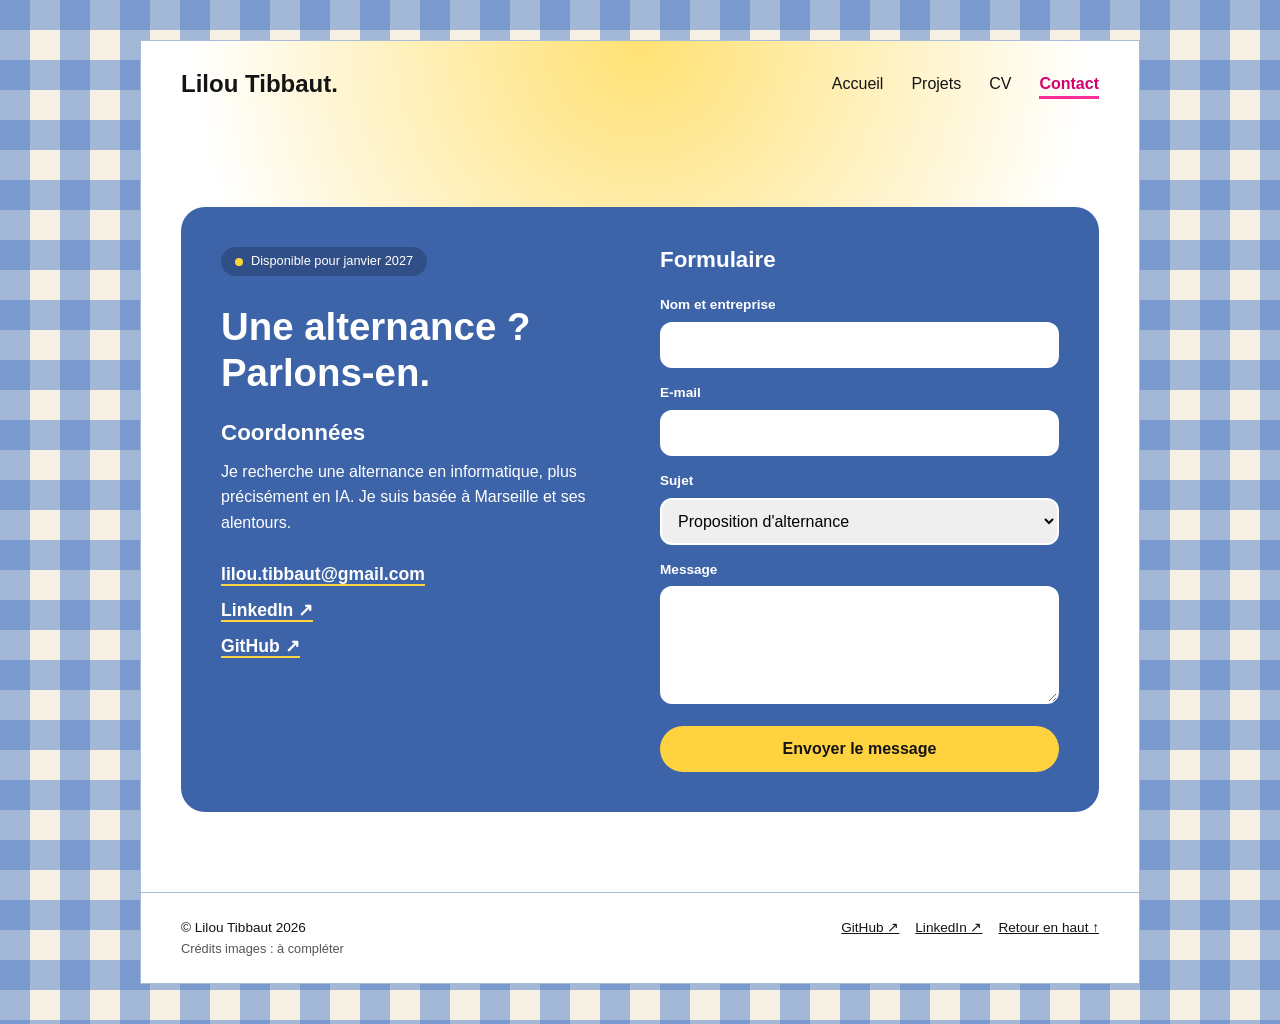
==== contact.html @ e260143b "séparation des pages" ====
<!DOCTYPE html>
<html lang="fr">
<head>
    <meta charset="utf-8">
    <meta name="viewport" content="width=device-width, initial-scale=1.0">
    <title>Contact | Lilou Tibbaut</title>
    <meta name="description" content="Contacter Lilou Tibbaut pour une alternance en IA à partir de janvier 2027, à Marseille et alentours.">
    <link rel="stylesheet" href="assets/style.css">
</head>
<body>
    <a href="#contenu" class="lien-evitement">Aller au contenu</a>
    <div class="page">
        <header class="entete" id="haut">
            <a href="index.html" class="logo">Lilou Tibbaut.</a>
            <nav class="menu" aria-label="Menu principal">
                <ul>
                    <li><a href="index.html">Accueil</a></li>
                    <li><a href="projets.html">Projets</a></li>
                    <li><a href="cv.html">CV</a></li>
                    <li><a href="contact.html" aria-current="page">Contact</a></li>
                </ul>
            </nav>
        </header>

        <main id="contenu">
            <section class="section">
                <div class="contact">
                    <div>
                        <p class="badge"><span class="point"></span> Disponible pour janvier 2027</p>
                        <h1>Une alternance ? Parlons-en.</h1>

                        <h2>Coordonnées</h2>
                        <p>Je recherche une alternance en informatique, plus précisément en IA. Je suis basée à Marseille et ses alentours.</p>
                        <ul class="liens">
                            <li><a href="mailto:lilou.tibbaut@gmail.com">lilou.tibbaut@gmail.com</a></li>
                            <li><a href="https://www.linkedin.com/in/lilou-tibbaut-952040192/" target="_blank" rel="noopener">LinkedIn ↗</a></li>
                            <li><a href="https://github.com/liloutbbt" target="_blank" rel="noopener">GitHub ↗</a></li>
                        </ul>
                    </div>

                    <div>
                        <h2>Formulaire</h2>
                        <form action="mailto:lilou.tibbaut@gmail.com" method="post" enctype="text/plain" class="formulaire">
                            <label for="nom">Nom et entreprise</label>
                            <input type="text" id="nom" name="nom" autocomplete="name" required>
                            <label for="email">E-mail</label>
                            <input type="email" id="email" name="email" autocomplete="email" required>
                            <label for="sujet">Sujet</label>
                            <select id="sujet" name="sujet">
                                <option value="alternance">Proposition d'alternance</option>
                                <option value="question">Question</option>
                                <option value="autre">Autre</option>
                            </select>
                            <label for="message">Message</label>
                            <textarea id="message" name="message" rows="5" required></textarea>
                            <button type="submit" class="bouton bouton-jaune">Envoyer le message</button>
                        </form>
                    </div>
                </div>
            </section>
        </main>

        <footer class="footer">
            <div>
                <p>© Lilou Tibbaut 2026</p>
                <p class="credits">Crédits images : à compléter</p>
            </div>
            <ul class="footer-liens">
                <li><a href="https://github.com/liloutbbt" target="_blank" rel="noopener">GitHub ↗</a></li>
                <li><a href="https://www.linkedin.com/in/lilou-tibbaut-952040192/" target="_blank" rel="noopener">LinkedIn ↗</a></li>
                <li><a href="#haut">Retour en haut ↑</a></li>
            </ul>
        </footer>
    </div>
</body>
</html>
---- assets/style.css ----
* { box-sizing: border-box; }
html { scroll-behavior: smooth; }

body {
  margin: 0;
  padding: 40px 0;
  font-family: Arial, sans-serif;
  color: #141414;
  line-height: 1.6;
  background-color: #f5f0e3;
  background-image:
    linear-gradient(90deg, rgba(80, 125, 200, 0.5) 50%, transparent 50%),
    linear-gradient(rgba(80, 125, 200, 0.5) 50%, transparent 50%);
  background-size: 60px 60px;
}

h1 { font-size: 3rem; margin: 0 0 24px; line-height: 1.2; }
h2 { font-size: 2rem; margin: 0 0 24px; line-height: 1.2; }
h3 { font-size: 1.1rem; margin: 0 0 12px; }
p { margin: 0 0 12px; }

/* Focus visible pour la navigation au clavier */
a:focus-visible, button:focus-visible, .flip:focus-visible {
  outline: 3px solid #d4006f;
  outline-offset: 3px;
}

/* Lien "Aller au contenu", visible uniquement au clavier */
.lien-evitement { position: absolute; left: -9999px; top: 16px; padding: 8px 16px; background-color: white; color: #141414; font-weight: bold; z-index: 10; }
.lien-evitement:focus { left: 16px; }

.page {
  border: 1px solid #a9bddb;
  background-color: white;
  background-image: radial-gradient(circle 450px at 50% 0%, rgba(255, 200, 0, 0.55), transparent);
}

.section { padding: 80px 40px; }
.intro { padding-bottom: 48px; }
.centre { text-align: center; margin-top: 40px; }

.separateur {
  display: flex;
  justify-content: center;
  align-items: center;
  gap: 10px;
  height: 44px;
  overflow: hidden;
  background-image: linear-gradient(#a9bddb, #a9bddb);
  background-size: 100% 1px;
  background-position: center;
  background-repeat: no-repeat;
}
.etoile { width: 40px; flex-shrink: 0; animation: tourne linear; animation-timeline: scroll(root); }
.etoile:nth-child(even) { animation-direction: reverse; }

/* En-tête et menu */
.entete { display: flex; justify-content: space-between; align-items: center; padding: 24px 40px; }
.logo { font-size: 1.5rem; font-weight: bold; color: #141414; text-decoration: none; }

.menu ul { display: flex; gap: 28px; list-style: none; margin: 0; padding: 0; }
.menu a { padding-bottom: 4px; color: #141414; text-decoration: none; border-bottom: 3px solid transparent; transition: color 0.3s, border-color 0.3s; }
.menu a:hover { color: #d4006f; }
.menu a[aria-current="page"] { font-weight: bold; color: #d4006f; border-bottom-color: #ff2d95; }

/* Accueil */
.accueil { display: flex; align-items: center; gap: 48px; }
.photo { width: 280px; border-radius: 24px; box-shadow: 14px 14px 0 #ff2d95; transition: transform 0.3s; }
.photo:hover { transform: rotate(-2deg); }

/* Boutons */
.boutons { display: flex; justify-content: center; gap: 12px; margin-top: 28px; }
.bouton { display: inline-block; padding: 12px 24px; border: 2px solid transparent; border-radius: 30px; font-size: 1rem; font-weight: bold; text-decoration: none; cursor: pointer; transition: background-color 0.3s, color 0.3s; }
.bouton-jaune { background-color: #ffd23f; color: #141414; }
.bouton-jaune:hover { background-color: #e6b800; }
.bouton-rose { background-color: #d4006f; color: white; }
.bouton-rose:hover { background-color: #a8005a; }
.bouton-contour { border-color: #141414; background-color: transparent; color: #141414; }
.bouton-contour:hover { background-color: #141414; color: white; }

/* Grilles et cartes */
.grille { display: grid; grid-template-columns: repeat(3, 1fr); gap: 20px; }
.grille-2 { grid-template-columns: repeat(2, 1fr); }
.grille-4 { grid-template-columns: repeat(4, 1fr); }

.carte { padding: 24px; border: 1px solid #a9bddb; border-radius: 20px; background-color: white; transition: transform 0.3s, box-shadow 0.3s; }
.carte:hover { transform: translateY(-6px); box-shadow: 8px 8px 0 #ff2d95; }

.tags { display: flex; flex-wrap: wrap; gap: 6px; list-style: none; margin: 0 0 12px; padding: 0; }
.tags li { padding: 3px 12px; border-radius: 30px; background-color: #ffd23f; color: #141414; font-size: 0.8rem; font-weight: bold; }

.appris { font-size: 0.95rem; }
.carte-liens { display: flex; flex-wrap: wrap; gap: 16px; list-style: none; margin: 12px 0 0; padding: 0; }
.lien { color: #d4006f; font-weight: bold; }
.lien:hover { color: #a8005a; }

/* Bloc Epitech */
.epitech { padding: 28px 32px; margin-bottom: 40px; border-radius: 24px; background-color: #3d63a8; color: white; }
.epitech h3 { font-size: 2.8rem; margin: 6px 0; }

.badge { display: inline-flex; align-items: center; gap: 8px; padding: 4px 14px; border-radius: 30px; background-color: rgba(0, 0, 0, 0.2); font-size: 0.8rem; }
.point { width: 8px; height: 8px; border-radius: 50%; background-color: #ffd23f; animation: pulsation 1.8s infinite; }

/* Listes formations / expériences */
.colonnes { display: grid; grid-template-columns: 1fr 1fr; gap: 40px; }
.liste { list-style: none; margin: 0; padding: 0; }
.liste li { display: flex; flex-direction: column; padding-left: 16px; margin-bottom: 20px; border-left: 3px solid #ff2d95; }
.date { color: #d4006f; font-size: 0.8rem; font-weight: bold; }

/* Cartes qui se retournent */
.flip { height: 200px; perspective: 1000px; cursor: pointer; }
.flip-interieur { position: relative; height: 100%; transition: transform 0.7s; transform-style: preserve-3d; }
.flip:hover .flip-interieur,
.flip:focus .flip-interieur { transform: rotateY(180deg); }

.face { position: absolute; width: 100%; height: 100%; padding: 20px; border-radius: 20px; display: flex; flex-direction: column; align-items: center; justify-content: center; text-align: center; backface-visibility: hidden; }
.face-avant { justify-content: flex-end; padding: 0; overflow: hidden; border: 1px solid #a9bddb; }
.face-avant img { position: absolute; width: 100%; height: 100%; object-fit: cover; }
.face-avant h3 { position: relative; margin-bottom: 14px; padding: 6px 16px; border-radius: 30px; background-color: white; }
.face-arriere { background-color: #d4006f; color: white; transform: rotateY(180deg); }

/* Contact */
.contact { display: grid; grid-template-columns: 1fr 1fr; gap: 40px; padding: 40px; border-radius: 24px; background-color: #3d63a8; color: white; }
.contact h1 { margin-top: 16px; font-size: 2.4rem; }
.contact h2 { font-size: 1.4rem; margin-bottom: 12px; }
.contact a:focus-visible, .contact button:focus-visible { outline-color: #ffd23f; }

.liens { list-style: none; margin: 24px 0 0; padding: 0; }
.liens li { margin-bottom: 8px; }
.liens a { color: white; font-size: 1.1rem; font-weight: bold; text-decoration: none; border-bottom: 2px solid #ffd23f; transition: color 0.3s; }
.liens a:hover { color: #ffd23f; }

.formulaire { display: flex; flex-direction: column; gap: 6px; }
label { margin-top: 8px; font-size: 0.85rem; font-weight: bold; }
input, select, textarea { padding: 12px; border: 2px solid white; border-radius: 12px; font-family: inherit; font-size: 1rem; transition: border-color 0.3s; }
input:focus, select:focus, textarea:focus { outline: none; border-color: #ffd23f; }
input:valid, textarea:valid { border-color: #22c55e; }
button { margin-top: 16px; }

/* Pied de page */
.footer { display: flex; justify-content: space-between; align-items: flex-start; gap: 24px; padding: 24px 40px; border-top: 1px solid #a9bddb; font-size: 0.85rem; }
.footer p { margin: 0; }
.credits { color: #555; font-size: 0.8rem; }
.footer-liens { display: flex; flex-wrap: wrap; gap: 16px; list-style: none; margin: 0; padding: 0; }
.footer a { color: #141414; transition: color 0.3s; }
.footer a:hover { color: #d4006f; }

@keyframes pulsation {
  0% { box-shadow: 0 0 0 0 rgba(255, 210, 63, 0.7); }
  100% { box-shadow: 0 0 0 8px rgba(255, 210, 63, 0); }
}
@keyframes tourne {
  to { transform: rotate(3600deg); }
}

@media (max-width: 767px) {
  body { padding: 20px 12px; }
  .entete { flex-direction: column; gap: 12px; padding: 20px; }
  .menu ul { gap: 16px; }
  .section { padding: 48px 20px; }
  h1, .contact h1 { font-size: 2rem; }
  h2 { font-size: 1.6rem; }
  .accueil { flex-direction: column-reverse; }
  .photo { width: 200px; }
  .boutons { flex-direction: column; text-align: center; }
  .grille, .grille-2, .grille-4, .colonnes, .contact { grid-template-columns: 1fr; }
  .contact { padding: 28px 20px; }
  .epitech h3 { font-size: 2rem; }
  .footer { flex-direction: column; gap: 12px; padding: 20px; }
}

@media (min-width: 768px) and (max-width: 1023px) {
  body { padding: 32px 24px; }
  h1 { font-size: 2.5rem; }
  .photo { width: 220px; }
  .grille, .grille-4 { grid-template-columns: repeat(2, 1fr); }
}

@media (min-width: 1024px) {
  .page { max-width: 1000px; margin: 0 auto; }
}

@media (prefers-reduced-motion: reduce) {
  html { scroll-behavior: auto; }
  .etoile, .point { animation: none; }
  .carte, .photo, .flip-interieur { transition: none; }
}
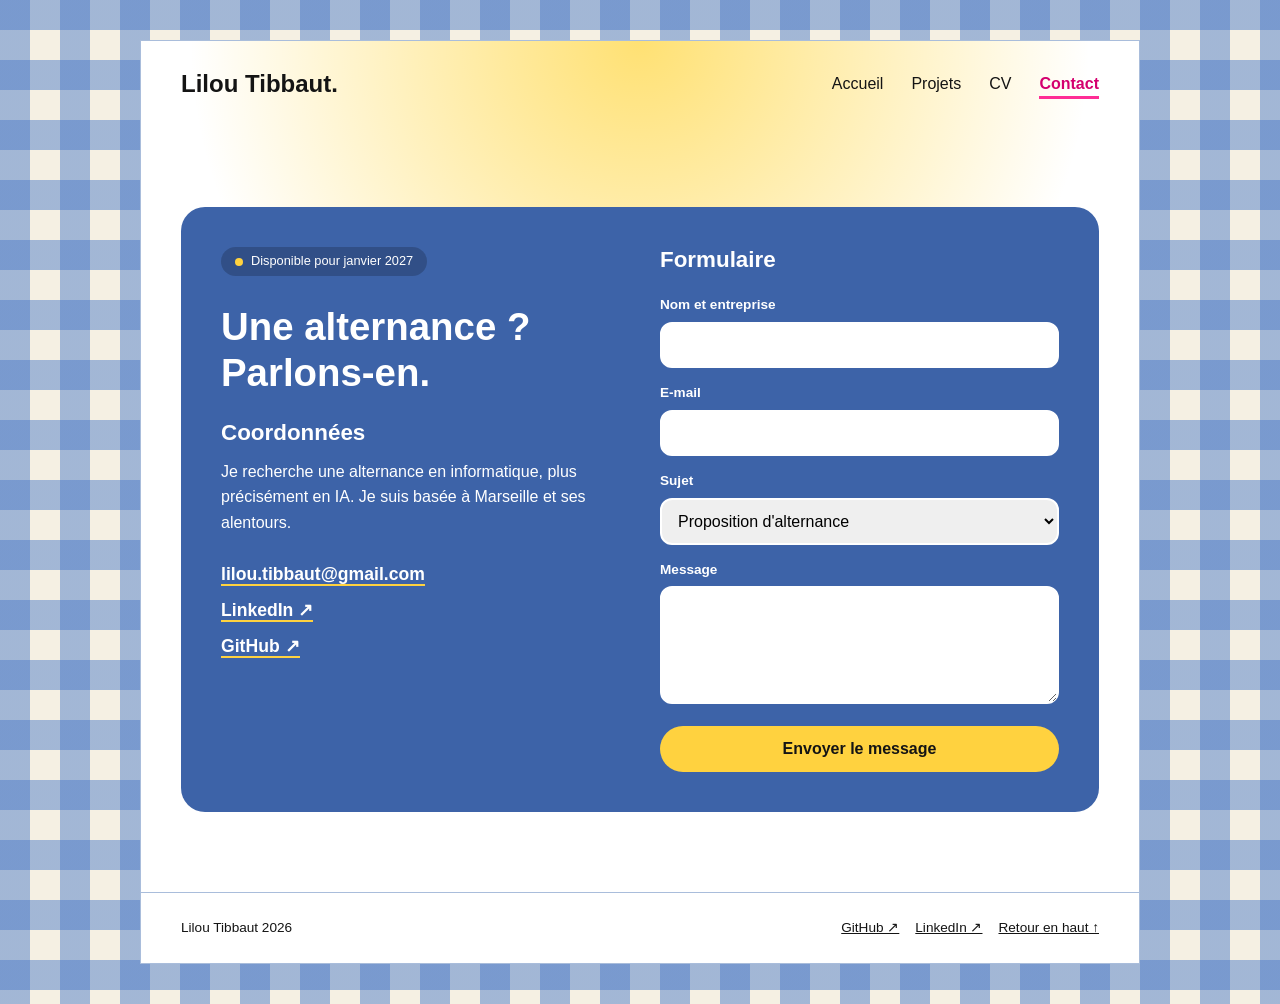
==== commit 1d998bac: "ajout javasript" ====
--- a/contact.html
+++ b/contact.html
@@ -4,25 +4,15 @@
     <meta charset="utf-8">
     <meta name="viewport" content="width=device-width, initial-scale=1.0">
     <title>Contact | Lilou Tibbaut</title>
-    <meta name="description" content="Contacter Lilou Tibbaut pour une alternance en IA à partir de janvier 2027, à Marseille et alentours.">
+    <meta name="description" content="Contacter Lilou Tibbaut pour une alternance en informatique à partir de janvier 2027, à Marseille et alentours.">
     <link rel="stylesheet" href="assets/style.css">
+    <script src="assets/script.js" defer></script>
 </head>
 <body>
-    <a href="#contenu" class="lien-evitement">Aller au contenu</a>
     <div class="page">
-        <header class="entete" id="haut">
-            <a href="index.html" class="logo">Lilou Tibbaut.</a>
-            <nav class="menu" aria-label="Menu principal">
-                <ul>
-                    <li><a href="index.html">Accueil</a></li>
-                    <li><a href="projets.html">Projets</a></li>
-                    <li><a href="cv.html">CV</a></li>
-                    <li><a href="contact.html" aria-current="page">Contact</a></li>
-                </ul>
-            </nav>
-        </header>
+        <header class="entete" id="haut"></header>
 
-        <main id="contenu">
+        <main>
             <section class="section">
                 <div class="contact">
                     <div>
@@ -60,17 +50,7 @@
             </section>
         </main>
 
-        <footer class="footer">
-            <div>
-                <p>© Lilou Tibbaut 2026</p>
-                <p class="credits">Crédits images : à compléter</p>
-            </div>
-            <ul class="footer-liens">
-                <li><a href="https://github.com/liloutbbt" target="_blank" rel="noopener">GitHub ↗</a></li>
-                <li><a href="https://www.linkedin.com/in/lilou-tibbaut-952040192/" target="_blank" rel="noopener">LinkedIn ↗</a></li>
-                <li><a href="#haut">Retour en haut ↑</a></li>
-            </ul>
-        </footer>
+        <footer class="footer"></footer>
     </div>
 </body>
 </html>
--- a/assets/style.css
+++ b/assets/style.css
@@ -19,15 +19,10 @@
 h3 { font-size: 1.1rem; margin: 0 0 12px; }
 p { margin: 0 0 12px; }
 
-/* Focus visible pour la navigation au clavier */
 a:focus-visible, button:focus-visible, .flip:focus-visible {
   outline: 3px solid #d4006f;
   outline-offset: 3px;
 }
-
-/* Lien "Aller au contenu", visible uniquement au clavier */
-.lien-evitement { position: absolute; left: -9999px; top: 16px; padding: 8px 16px; background-color: white; color: #141414; font-weight: bold; z-index: 10; }
-.lien-evitement:focus { left: 16px; }
 
 .page {
   border: 1px solid #a9bddb;
@@ -54,7 +49,6 @@
 .etoile { width: 40px; flex-shrink: 0; animation: tourne linear; animation-timeline: scroll(root); }
 .etoile:nth-child(even) { animation-direction: reverse; }
 
-/* En-tête et menu */
 .entete { display: flex; justify-content: space-between; align-items: center; padding: 24px 40px; }
 .logo { font-size: 1.5rem; font-weight: bold; color: #141414; text-decoration: none; }
 
@@ -63,12 +57,10 @@
 .menu a:hover { color: #d4006f; }
 .menu a[aria-current="page"] { font-weight: bold; color: #d4006f; border-bottom-color: #ff2d95; }
 
-/* Accueil */
 .accueil { display: flex; align-items: center; gap: 48px; }
 .photo { width: 280px; border-radius: 24px; box-shadow: 14px 14px 0 #ff2d95; transition: transform 0.3s; }
 .photo:hover { transform: rotate(-2deg); }
 
-/* Boutons */
 .boutons { display: flex; justify-content: center; gap: 12px; margin-top: 28px; }
 .bouton { display: inline-block; padding: 12px 24px; border: 2px solid transparent; border-radius: 30px; font-size: 1rem; font-weight: bold; text-decoration: none; cursor: pointer; transition: background-color 0.3s, color 0.3s; }
 .bouton-jaune { background-color: #ffd23f; color: #141414; }
@@ -78,7 +70,6 @@
 .bouton-contour { border-color: #141414; background-color: transparent; color: #141414; }
 .bouton-contour:hover { background-color: #141414; color: white; }
 
-/* Grilles et cartes */
 .grille { display: grid; grid-template-columns: repeat(3, 1fr); gap: 20px; }
 .grille-2 { grid-template-columns: repeat(2, 1fr); }
 .grille-4 { grid-template-columns: repeat(4, 1fr); }
@@ -94,20 +85,17 @@
 .lien { color: #d4006f; font-weight: bold; }
 .lien:hover { color: #a8005a; }
 
-/* Bloc Epitech */
 .epitech { padding: 28px 32px; margin-bottom: 40px; border-radius: 24px; background-color: #3d63a8; color: white; }
 .epitech h3 { font-size: 2.8rem; margin: 6px 0; }
 
 .badge { display: inline-flex; align-items: center; gap: 8px; padding: 4px 14px; border-radius: 30px; background-color: rgba(0, 0, 0, 0.2); font-size: 0.8rem; }
 .point { width: 8px; height: 8px; border-radius: 50%; background-color: #ffd23f; animation: pulsation 1.8s infinite; }
 
-/* Listes formations / expériences */
 .colonnes { display: grid; grid-template-columns: 1fr 1fr; gap: 40px; }
 .liste { list-style: none; margin: 0; padding: 0; }
 .liste li { display: flex; flex-direction: column; padding-left: 16px; margin-bottom: 20px; border-left: 3px solid #ff2d95; }
 .date { color: #d4006f; font-size: 0.8rem; font-weight: bold; }
 
-/* Cartes qui se retournent */
 .flip { height: 200px; perspective: 1000px; cursor: pointer; }
 .flip-interieur { position: relative; height: 100%; transition: transform 0.7s; transform-style: preserve-3d; }
 .flip:hover .flip-interieur,
@@ -119,7 +107,6 @@
 .face-avant h3 { position: relative; margin-bottom: 14px; padding: 6px 16px; border-radius: 30px; background-color: white; }
 .face-arriere { background-color: #d4006f; color: white; transform: rotateY(180deg); }
 
-/* Contact */
 .contact { display: grid; grid-template-columns: 1fr 1fr; gap: 40px; padding: 40px; border-radius: 24px; background-color: #3d63a8; color: white; }
 .contact h1 { margin-top: 16px; font-size: 2.4rem; }
 .contact h2 { font-size: 1.4rem; margin-bottom: 12px; }
@@ -137,7 +124,6 @@
 input:valid, textarea:valid { border-color: #22c55e; }
 button { margin-top: 16px; }
 
-/* Pied de page */
 .footer { display: flex; justify-content: space-between; align-items: flex-start; gap: 24px; padding: 24px 40px; border-top: 1px solid #a9bddb; font-size: 0.85rem; }
 .footer p { margin: 0; }
 .credits { color: #555; font-size: 0.8rem; }
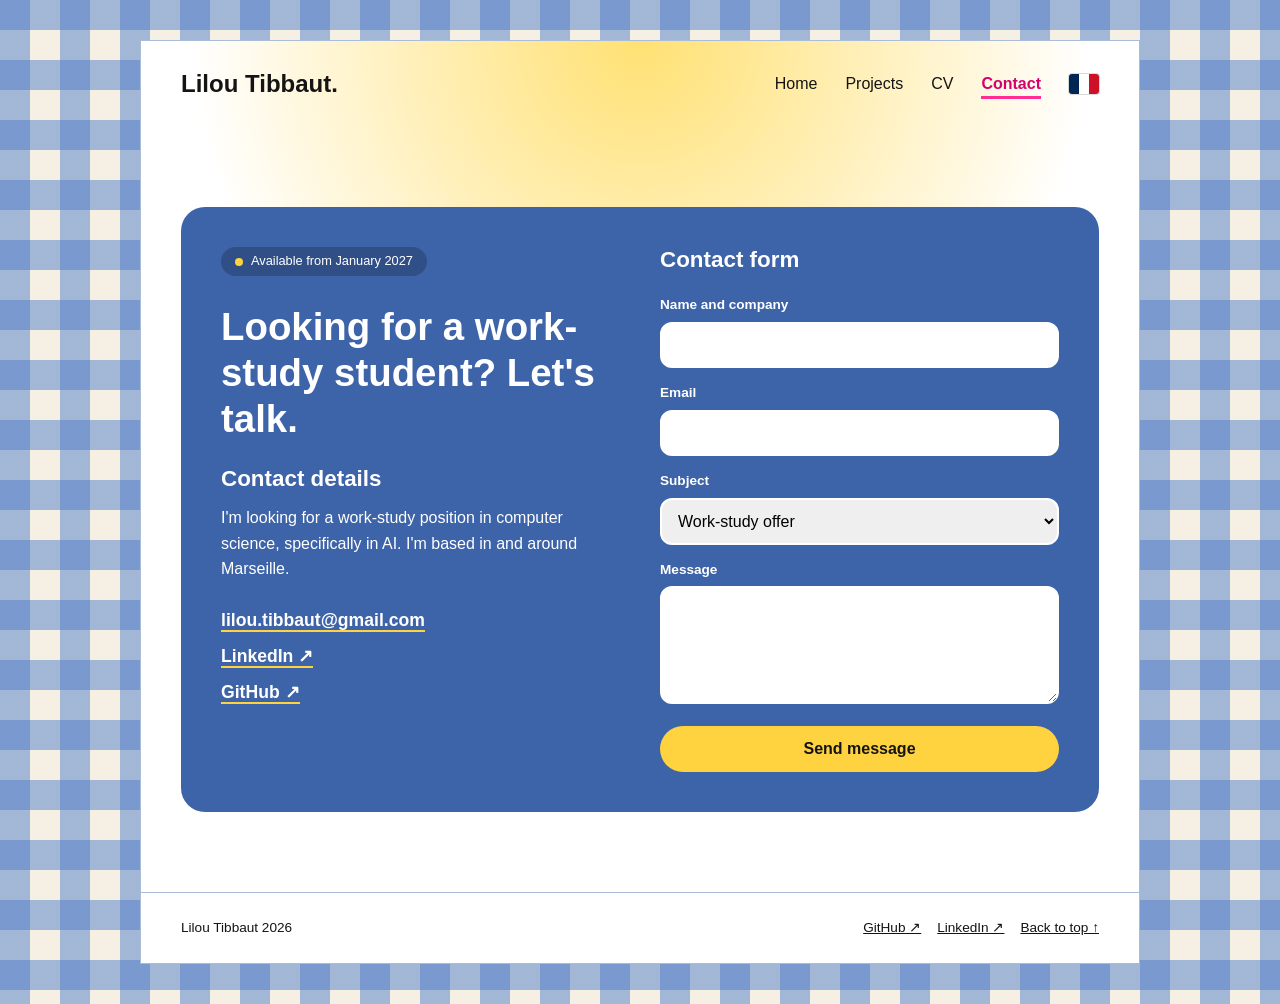
==== commit 21be4ba3: "anglais" ====
--- a/contact.html
+++ b/contact.html
@@ -3,9 +3,10 @@
 <head>
     <meta charset="utf-8">
     <meta name="viewport" content="width=device-width, initial-scale=1.0">
-    <title>Contact | Lilou Tibbaut</title>
-    <meta name="description" content="Contacter Lilou Tibbaut pour une alternance en informatique à partir de janvier 2027, à Marseille et alentours.">
+    <title data-i18n="contact.title">Contact | Lilou Tibbaut</title>
+    <meta name="description" content="Contacter Lilou Tibbaut pour une alternance en informatique à partir de janvier 2027, à Marseille et alentours." data-i18n-content="contact.description">
     <link rel="stylesheet" href="assets/style.css">
+    <script src="assets/traductions.js" defer></script>
     <script src="assets/script.js" defer></script>
 </head>
 <body>
@@ -16,11 +17,11 @@
             <section class="section">
                 <div class="contact">
                     <div>
-                        <p class="badge"><span class="point"></span> Disponible pour janvier 2027</p>
-                        <h1>Une alternance ? Parlons-en.</h1>
+                        <p class="badge"><span class="point"></span> <span data-i18n="contact.dispo">Disponible pour janvier 2027</span></p>
+                        <h1 data-i18n="contact.titre">Une alternance ? Parlons-en.</h1>
 
-                        <h2>Coordonnées</h2>
-                        <p>Je recherche une alternance en informatique, plus précisément en IA. Je suis basée à Marseille et ses alentours.</p>
+                        <h2 data-i18n="contact.coordonnees">Coordonnées</h2>
+                        <p data-i18n="contact.texte">Je recherche une alternance en informatique, plus précisément en IA. Je suis basée à Marseille et ses alentours.</p>
                         <ul class="liens">
                             <li><a href="mailto:lilou.tibbaut@gmail.com">lilou.tibbaut@gmail.com</a></li>
                             <li><a href="https://www.linkedin.com/in/lilou-tibbaut-952040192/" target="_blank" rel="noopener">LinkedIn ↗</a></li>
@@ -29,21 +30,21 @@
                     </div>
 
                     <div>
-                        <h2>Formulaire</h2>
+                        <h2 data-i18n="contact.formulaire">Formulaire</h2>
                         <form action="mailto:lilou.tibbaut@gmail.com" method="post" enctype="text/plain" class="formulaire">
-                            <label for="nom">Nom et entreprise</label>
+                            <label for="nom" data-i18n="contact.nom">Nom et entreprise</label>
                             <input type="text" id="nom" name="nom" autocomplete="name" required>
-                            <label for="email">E-mail</label>
+                            <label for="email" data-i18n="contact.email">E-mail</label>
                             <input type="email" id="email" name="email" autocomplete="email" required>
-                            <label for="sujet">Sujet</label>
+                            <label for="sujet" data-i18n="contact.sujet">Sujet</label>
                             <select id="sujet" name="sujet">
-                                <option value="alternance">Proposition d'alternance</option>
+                                <option value="alternance" data-i18n="contact.alternance">Proposition d'alternance</option>
                                 <option value="question">Question</option>
-                                <option value="autre">Autre</option>
+                                <option value="autre" data-i18n="contact.autre">Autre</option>
                             </select>
                             <label for="message">Message</label>
                             <textarea id="message" name="message" rows="5" required></textarea>
-                            <button type="submit" class="bouton bouton-jaune">Envoyer le message</button>
+                            <button type="submit" class="bouton bouton-jaune" data-i18n="contact.envoyer">Envoyer le message</button>
                         </form>
                     </div>
                 </div>
--- a/assets/style.css
+++ b/assets/style.css
@@ -52,10 +52,13 @@
 .entete { display: flex; justify-content: space-between; align-items: center; padding: 24px 40px; }
 .logo { font-size: 1.5rem; font-weight: bold; color: #141414; text-decoration: none; }
 
-.menu ul { display: flex; gap: 28px; list-style: none; margin: 0; padding: 0; }
+.menu ul { display: flex; align-items: center; gap: 28px; list-style: none; margin: 0; padding: 0; }
 .menu a { padding-bottom: 4px; color: #141414; text-decoration: none; border-bottom: 3px solid transparent; transition: color 0.3s, border-color 0.3s; }
 .menu a:hover { color: #d4006f; }
 .menu a[aria-current="page"] { font-weight: bold; color: #d4006f; border-bottom-color: #ff2d95; }
+.menu .langue { display: inline-flex; align-items: center; margin: 0; padding: 7px 0 0; border: none; border-radius: 3px; background: none; cursor: pointer; }
+.menu .langue svg { display: block; border-radius: 3px; box-shadow: 0 0 0 1px rgba(0,0,0,0.15); transition: transform 0.3s; }
+.menu .langue:hover svg, .menu .langue:focus-visible svg { transform: scale(1.1); }
 
 .accueil { display: flex; align-items: center; gap: 48px; }
 .photo { width: 280px; border-radius: 24px; box-shadow: 14px 14px 0 #ff2d95; transition: transform 0.3s; }
@@ -74,8 +77,13 @@
 .grille-2 { grid-template-columns: repeat(2, 1fr); }
 .grille-4 { grid-template-columns: repeat(4, 1fr); }
 
-.carte { padding: 24px; border: 1px solid #a9bddb; border-radius: 20px; background-color: white; transition: transform 0.3s, box-shadow 0.3s; }
-.carte:hover { transform: translateY(-6px); box-shadow: 8px 8px 0 #ff2d95; }
+.carte { padding: 24px; border: 1px solid #a9bddb; border-radius: 20px; background-color: white; }
+
+.carte--cliquable { position: relative; transition: transform 0.3s, box-shadow 0.3s; }
+.carte--cliquable:hover,
+.carte--cliquable:focus-within { transform: translateY(-6px); box-shadow: 8px 8px 0 #ff2d95; }
+.lien-principal::after { content: ""; position: absolute; inset: 0; border-radius: inherit; }
+.carte--cliquable .carte-liens a:not(.lien-principal) { position: relative; z-index: 1; }
 
 .tags { display: flex; flex-wrap: wrap; gap: 6px; list-style: none; margin: 0 0 12px; padding: 0; }
 .tags li { padding: 3px 12px; border-radius: 30px; background-color: #ffd23f; color: #141414; font-size: 0.8rem; font-weight: bold; }
@@ -136,7 +144,7 @@
   100% { box-shadow: 0 0 0 8px rgba(255, 210, 63, 0); }
 }
 @keyframes tourne {
-  to { transform: rotate(3600deg); }
+  to { transform: rotate(2000deg); }
 }
 
 @media (max-width: 767px) {
@@ -164,10 +172,4 @@
 
 @media (min-width: 1024px) {
   .page { max-width: 1000px; margin: 0 auto; }
-}
-
-@media (prefers-reduced-motion: reduce) {
-  html { scroll-behavior: auto; }
-  .etoile, .point { animation: none; }
-  .carte, .photo, .flip-interieur { transition: none; }
 }
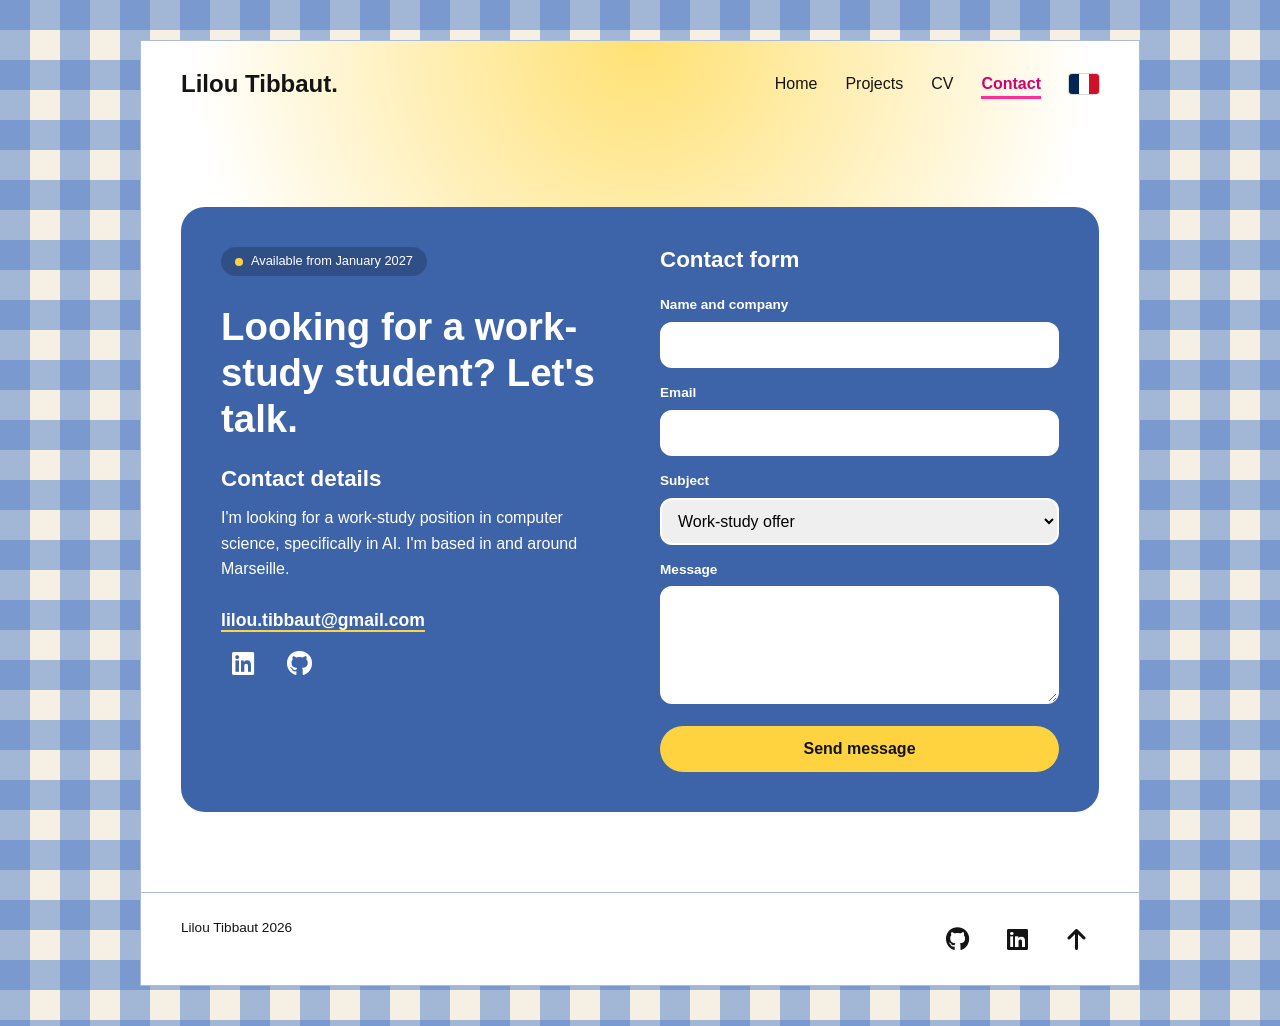
==== commit 147b5c5e: "ajout des logos" ====
--- a/contact.html
+++ b/contact.html
@@ -5,6 +5,7 @@
     <meta name="viewport" content="width=device-width, initial-scale=1.0">
     <title data-i18n="contact.title">Contact | Lilou Tibbaut</title>
     <meta name="description" content="Contacter Lilou Tibbaut pour une alternance en informatique à partir de janvier 2027, à Marseille et alentours." data-i18n-content="contact.description">
+    <link rel="stylesheet" href="https://cdnjs.cloudflare.com/ajax/libs/font-awesome/6.5.2/css/all.min.css">
     <link rel="stylesheet" href="assets/style.css">
     <script src="assets/traductions.js" defer></script>
     <script src="assets/script.js" defer></script>
@@ -22,10 +23,18 @@
 
                         <h2 data-i18n="contact.coordonnees">Coordonnées</h2>
                         <p data-i18n="contact.texte">Je recherche une alternance en informatique, plus précisément en IA. Je suis basée à Marseille et ses alentours.</p>
+                        <p class="email"><a href="mailto:lilou.tibbaut@gmail.com">lilou.tibbaut@gmail.com</a></p>
                         <ul class="liens">
-                            <li><a href="mailto:lilou.tibbaut@gmail.com">lilou.tibbaut@gmail.com</a></li>
-                            <li><a href="https://www.linkedin.com/in/lilou-tibbaut-952040192/" target="_blank" rel="noopener">LinkedIn ↗</a></li>
-                            <li><a href="https://github.com/liloutbbt" target="_blank" rel="noopener">GitHub ↗</a></li>
+                            <li>
+                                <a href="https://www.linkedin.com/in/lilou-tibbaut-952040192/" target="_blank" rel="noopener" aria-label="Mon profil LinkedIn" title="LinkedIn" data-i18n-aria="contact.linkedinAria">
+                                    <i class="fa-brands fa-linkedin" aria-hidden="true"></i>
+                                </a>
+                            </li>
+                            <li>
+                                <a href="https://github.com/liloutbbt" target="_blank" rel="noopener" aria-label="Mon profil GitHub" title="GitHub" data-i18n-aria="contact.githubAria">
+                                    <i class="fa-brands fa-github" aria-hidden="true"></i>
+                                </a>
+                            </li>
                         </ul>
                     </div>
 
--- a/assets/style.css
+++ b/assets/style.css
@@ -120,9 +120,12 @@
 .contact h2 { font-size: 1.4rem; margin-bottom: 12px; }
 .contact a:focus-visible, .contact button:focus-visible { outline-color: #ffd23f; }
 
-.liens { list-style: none; margin: 24px 0 0; padding: 0; }
-.liens li { margin-bottom: 8px; }
-.liens a { color: white; font-size: 1.1rem; font-weight: bold; text-decoration: none; border-bottom: 2px solid #ffd23f; transition: color 0.3s; }
+.email { margin: 24px 0 8px; }
+.email a { color: white; font-size: 1.1rem; font-weight: bold; text-decoration: none; border-bottom: 2px solid #ffd23f; transition: color 0.3s; }
+.email a:hover { color: #ffd23f; }
+
+.liens { display: flex; gap: 12px; list-style: none; margin: 0; padding: 0; }
+.liens a { display: inline-flex; align-items: center; justify-content: center; width: 44px; height: 44px; color: white; font-size: 1.6rem; text-decoration: none; transition: color 0.3s; }
 .liens a:hover { color: #ffd23f; }
 
 .formulaire { display: flex; flex-direction: column; gap: 6px; }
@@ -138,6 +141,8 @@
 .footer-liens { display: flex; flex-wrap: wrap; gap: 16px; list-style: none; margin: 0; padding: 0; }
 .footer a { color: #141414; transition: color 0.3s; }
 .footer a:hover { color: #d4006f; }
+.footer-liens { align-items: center; }
+.footer .reseau { display: inline-flex; align-items: center; justify-content: center; width: 44px; height: 44px; font-size: 1.5rem; text-decoration: none; }
 
 @keyframes pulsation {
   0% { box-shadow: 0 0 0 0 rgba(255, 210, 63, 0.7); }
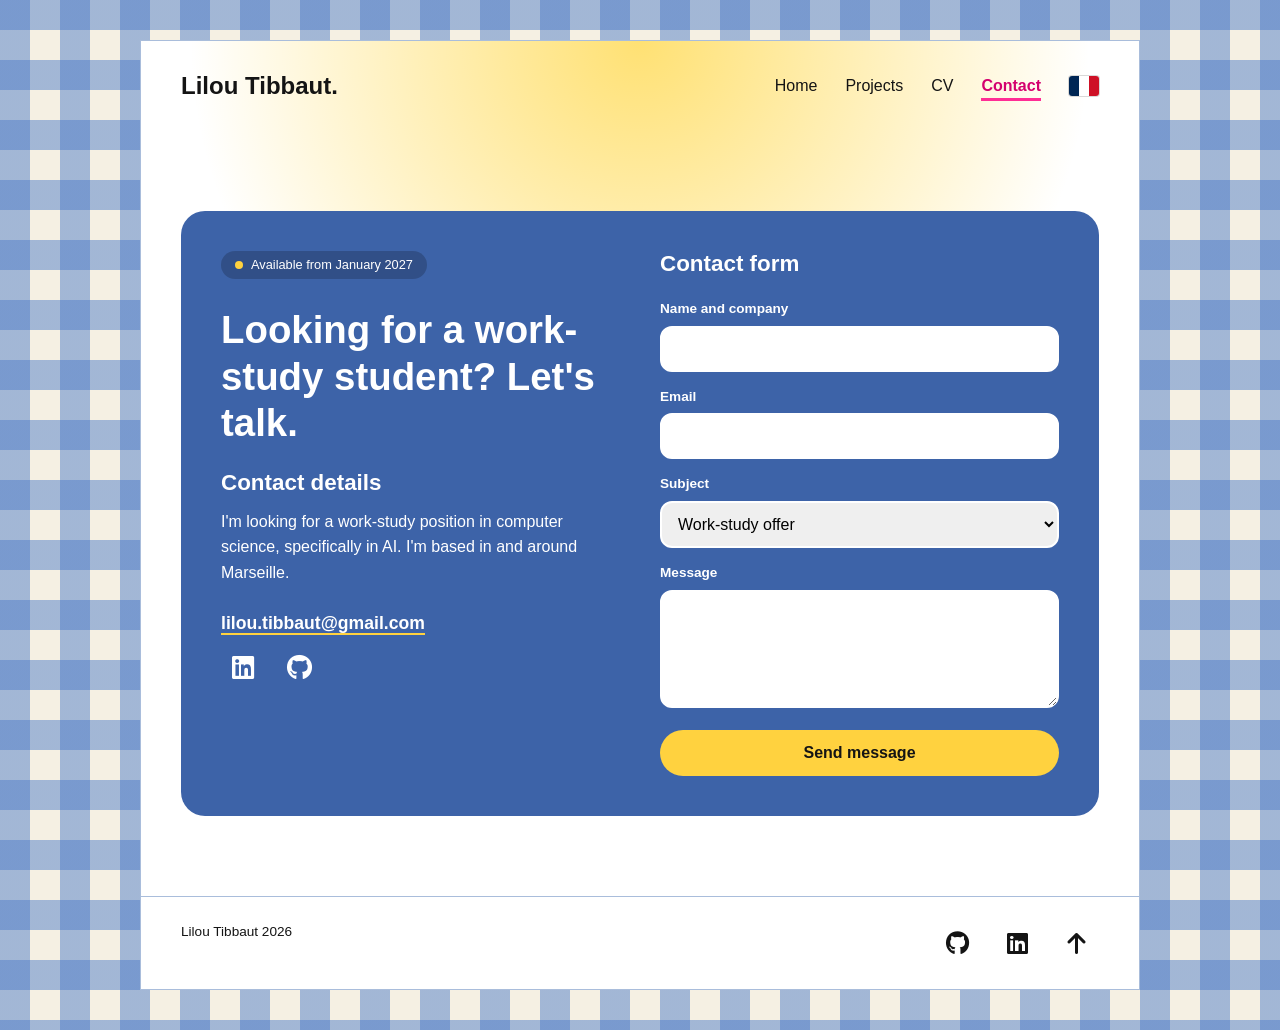
==== commit 801f8e3d: "correction Lighthouse" ====
--- a/contact.html
+++ b/contact.html
@@ -5,8 +5,8 @@
     <meta name="viewport" content="width=device-width, initial-scale=1.0">
     <title data-i18n="contact.title">Contact | Lilou Tibbaut</title>
     <meta name="description" content="Contacter Lilou Tibbaut pour une alternance en informatique à partir de janvier 2027, à Marseille et alentours." data-i18n-content="contact.description">
-    <link rel="stylesheet" href="https://cdnjs.cloudflare.com/ajax/libs/font-awesome/6.5.2/css/all.min.css">
-    <link rel="stylesheet" href="assets/style.css">
+    <link rel="preload" href="https://cdnjs.cloudflare.com/ajax/libs/font-awesome/6.5.2/css/all.min.css" as="style" onload="this.onload=null;this.rel='stylesheet'">
+    <noscript><link rel="stylesheet" href="https://cdnjs.cloudflare.com/ajax/libs/font-awesome/6.5.2/css/all.min.css"></noscript>    <link rel="stylesheet" href="assets/style.css">
     <script src="assets/traductions.js" defer></script>
     <script src="assets/script.js" defer></script>
 </head>
--- a/assets/style.css
+++ b/assets/style.css
@@ -49,8 +49,7 @@
 .etoile { width: 40px; flex-shrink: 0; animation: tourne linear; animation-timeline: scroll(root); }
 .etoile:nth-child(even) { animation-direction: reverse; }
 
-.entete { display: flex; justify-content: space-between; align-items: center; padding: 24px 40px; }
-.logo { font-size: 1.5rem; font-weight: bold; color: #141414; text-decoration: none; }
+.entete { display: flex; justify-content: space-between; align-items: center; min-height: 90px; padding: 24px 40px; }.logo { font-size: 1.5rem; font-weight: bold; color: #141414; text-decoration: none; }
 
 .menu ul { display: flex; align-items: center; gap: 28px; list-style: none; margin: 0; padding: 0; }
 .menu a { padding-bottom: 4px; color: #141414; text-decoration: none; border-bottom: 3px solid transparent; transition: color 0.3s, border-color 0.3s; }
@@ -61,8 +60,7 @@
 .menu .langue:hover svg, .menu .langue:focus-visible svg { transform: scale(1.1); }
 
 .accueil { display: flex; align-items: center; gap: 48px; }
-.photo { width: 280px; border-radius: 24px; box-shadow: 14px 14px 0 #ff2d95; transition: transform 0.3s; }
-.photo:hover { transform: rotate(-2deg); }
+.photo { width: 280px; height: auto; border-radius: 24px; box-shadow: 14px 14px 0 #ff2d95; transition: transform 0.3s; }.photo:hover { transform: rotate(-2deg); }
 
 .boutons { display: flex; justify-content: center; gap: 12px; margin-top: 28px; }
 .bouton { display: inline-block; padding: 12px 24px; border: 2px solid transparent; border-radius: 30px; font-size: 1rem; font-weight: bold; text-decoration: none; cursor: pointer; transition: background-color 0.3s, color 0.3s; }
@@ -154,8 +152,7 @@
 
 @media (max-width: 767px) {
   body { padding: 20px 12px; }
-  .entete { flex-direction: column; gap: 12px; padding: 20px; }
-  .menu ul { gap: 16px; }
+  .entete { flex-direction: column; gap: 12px; min-height: 120px; padding: 20px; }  .menu ul { gap: 16px; }
   .section { padding: 48px 20px; }
   h1, .contact h1 { font-size: 2rem; }
   h2 { font-size: 1.6rem; }
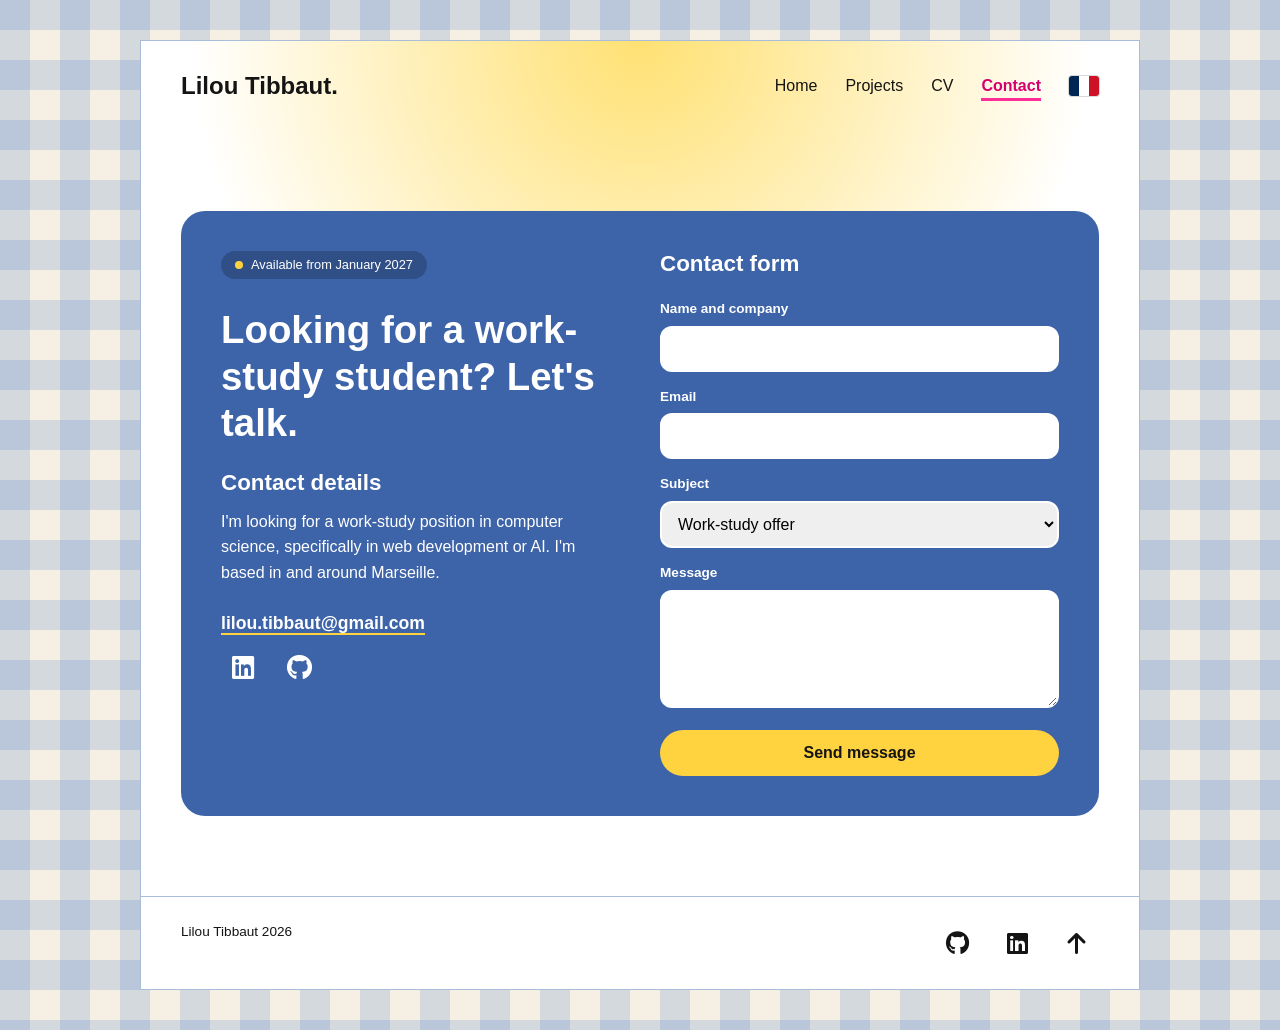
==== commit ce46cef4: "changement du fond" ====
--- a/contact.html
+++ b/contact.html
@@ -22,7 +22,7 @@
                         <h1 data-i18n="contact.titre">Une alternance ? Parlons-en.</h1>
 
                         <h2 data-i18n="contact.coordonnees">Coordonnées</h2>
-                        <p data-i18n="contact.texte">Je recherche une alternance en informatique, plus précisément en IA. Je suis basée à Marseille et ses alentours.</p>
+                        <p data-i18n="contact.texte">Je recherche une alternance en informatique, plus précisément en développement web ou dans l'ia. Je suis basée à Marseille et ses alentours.</p>
                         <p class="email"><a href="mailto:lilou.tibbaut@gmail.com">lilou.tibbaut@gmail.com</a></p>
                         <ul class="liens">
                             <li>
--- a/assets/style.css
+++ b/assets/style.css
@@ -9,8 +9,8 @@
   line-height: 1.6;
   background-color: #f5f0e3;
   background-image:
-    linear-gradient(90deg, rgba(80, 125, 200, 0.5) 50%, transparent 50%),
-    linear-gradient(rgba(80, 125, 200, 0.5) 50%, transparent 50%);
+    linear-gradient(90deg, rgba(80, 125, 200, 0.2) 50%, transparent 50%),
+    linear-gradient(rgba(80, 125, 200, 0.2) 50%, transparent 50%);
   background-size: 60px 60px;
 }
 
@@ -38,16 +38,27 @@
   display: flex;
   justify-content: center;
   align-items: center;
-  gap: 10px;
   height: 44px;
-  overflow: hidden;
-  background-image: linear-gradient(#a9bddb, #a9bddb);
+  background-image: linear-gradient(90deg,
+    transparent 40px, #a9bddb 40px,
+    #a9bddb calc(50% - 26px), transparent calc(50% - 26px),
+    transparent calc(50% + 26px), #a9bddb calc(50% + 26px),
+    #a9bddb calc(100% - 40px), transparent calc(100% - 40px));
   background-size: 100% 1px;
   background-position: center;
   background-repeat: no-repeat;
 }
-.etoile { width: 40px; flex-shrink: 0; animation: tourne linear; animation-timeline: scroll(root); }
-.etoile:nth-child(even) { animation-direction: reverse; }
+.etoile {
+  width: 22px;
+  height: 22px;
+  flex-shrink: 0;
+  fill: #ffd23f;
+  stroke: #10375d;
+  stroke-width: 1.2;
+  transform-origin: center;
+  animation: tourne linear;
+  animation-timeline: scroll(root);
+}
 
 .entete { display: flex; justify-content: space-between; align-items: center; min-height: 90px; padding: 24px 40px; }.logo { font-size: 1.5rem; font-weight: bold; color: #141414; text-decoration: none; }
 
@@ -169,7 +180,11 @@
   body { padding: 32px 24px; }
   h1 { font-size: 2.5rem; }
   .photo { width: 220px; }
-  .grille, .grille-4 { grid-template-columns: repeat(2, 1fr); }
+  .grille-4 { grid-template-columns: repeat(2, 1fr); }
+
+  .grille:not(.grille-2):not(.grille-4) { grid-template-columns: repeat(4, 1fr); }
+  .grille:not(.grille-2):not(.grille-4) > * { grid-column: span 2; }
+  .grille:not(.grille-2):not(.grille-4) > :last-child:nth-child(odd) { grid-column: 2 / span 2; }
 }
 
 @media (min-width: 1024px) {
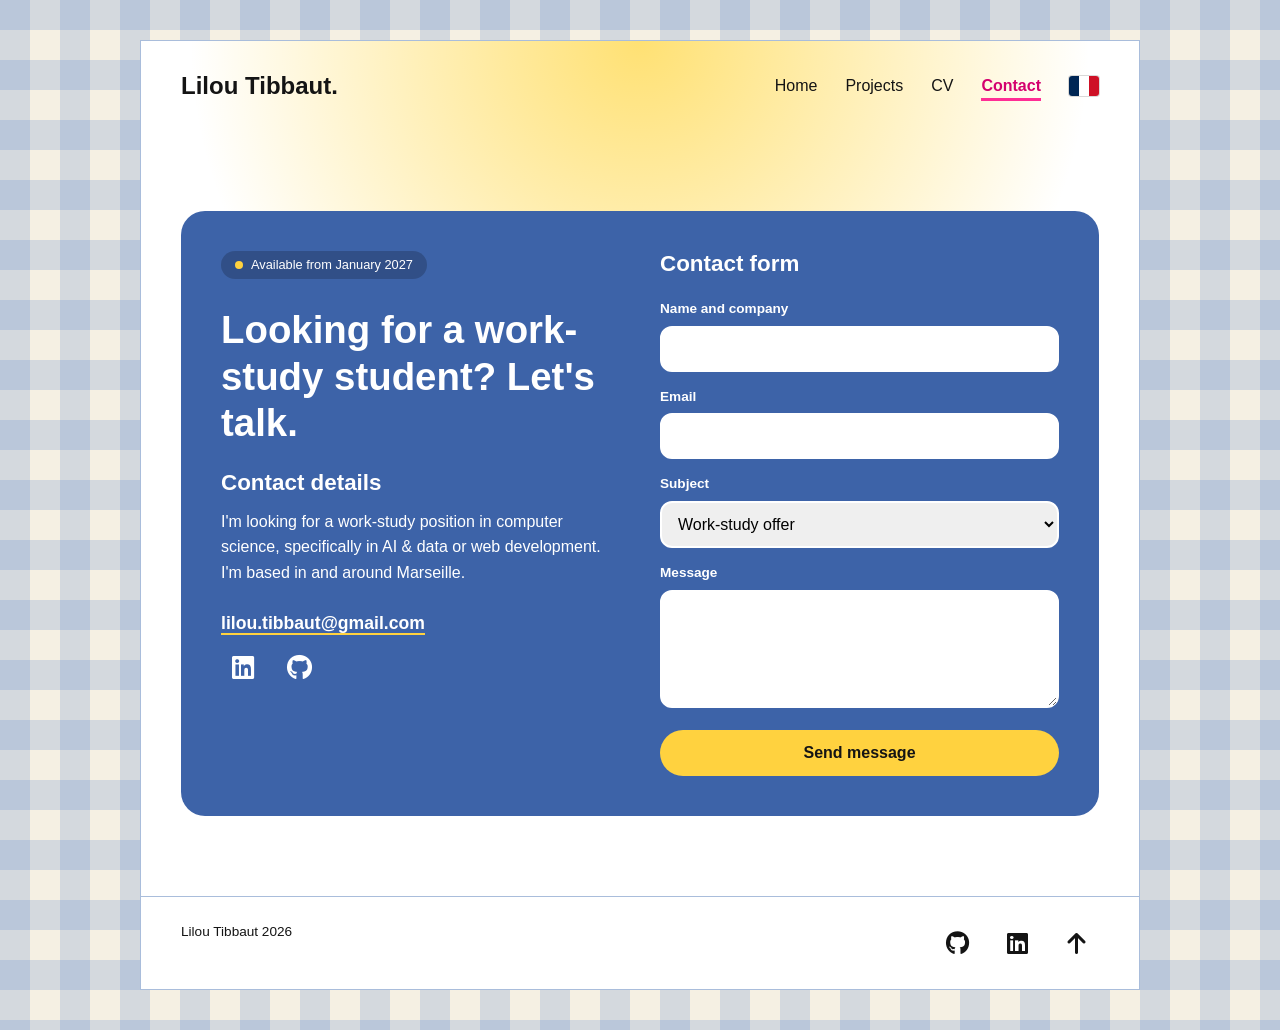
==== commit c63975c3: "Adaptation au cv" ====
--- a/contact.html
+++ b/contact.html
@@ -22,7 +22,7 @@
                         <h1 data-i18n="contact.titre">Une alternance ? Parlons-en.</h1>
 
                         <h2 data-i18n="contact.coordonnees">Coordonnées</h2>
-                        <p data-i18n="contact.texte">Je recherche une alternance en informatique, plus précisément en développement web ou dans l'ia. Je suis basée à Marseille et ses alentours.</p>
+                        <p data-i18n="contact.texte">Je recherche une alternance en informatique, plus précisément en IA &amp; data ou en développement web. Je suis basée à Marseille et ses alentours.</p>
                         <p class="email"><a href="mailto:lilou.tibbaut@gmail.com">lilou.tibbaut@gmail.com</a></p>
                         <ul class="liens">
                             <li>
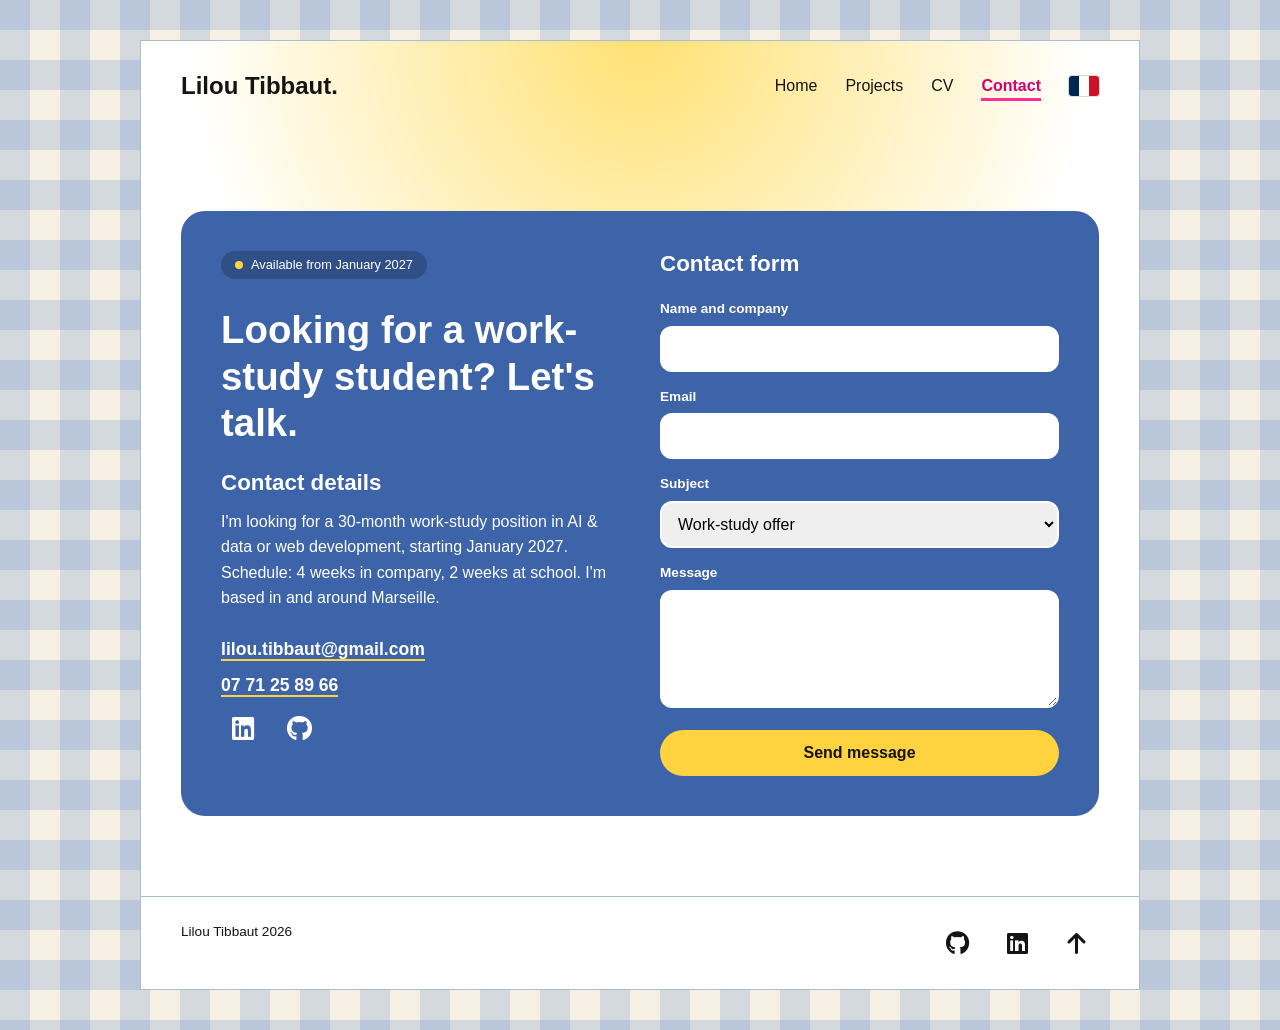
==== commit 002fda92: "amélioration du Professional Positioning" ====
--- a/contact.html
+++ b/contact.html
@@ -4,17 +4,19 @@
     <meta charset="utf-8">
     <meta name="viewport" content="width=device-width, initial-scale=1.0">
     <title data-i18n="contact.title">Contact | Lilou Tibbaut</title>
-    <meta name="description" content="Contacter Lilou Tibbaut pour une alternance en informatique à partir de janvier 2027, à Marseille et alentours." data-i18n-content="contact.description">
+    <meta name="description" content="Contacter Lilou Tibbaut pour une alternance de 30 mois en IA, data ou développement web à partir de janvier 2027, à Marseille et alentours." data-i18n-content="contact.description">
     <link rel="preload" href="https://cdnjs.cloudflare.com/ajax/libs/font-awesome/6.5.2/css/all.min.css" as="style" onload="this.onload=null;this.rel='stylesheet'">
-    <noscript><link rel="stylesheet" href="https://cdnjs.cloudflare.com/ajax/libs/font-awesome/6.5.2/css/all.min.css"></noscript>    <link rel="stylesheet" href="assets/style.css">
-    <script src="assets/traductions.js" defer></script>
-    <script src="assets/script.js" defer></script>
+    <noscript><link rel="stylesheet" href="https://cdnjs.cloudflare.com/ajax/libs/font-awesome/6.5.2/css/all.min.css"></noscript>
+    <link rel="stylesheet" href="assets/css/style.css">
+    <script src="assets/js/traductions.js" defer></script>
+    <script src="assets/js/script.js" defer></script>
 </head>
 <body>
+    <a href="#contenu" class="lien-evitement" data-i18n="commun.evitement">Aller au contenu</a>
     <div class="page">
         <header class="entete" id="haut"></header>
 
-        <main>
+        <main id="contenu" tabindex="-1">
             <section class="section">
                 <div class="contact">
                     <div>
@@ -22,8 +24,9 @@
                         <h1 data-i18n="contact.titre">Une alternance ? Parlons-en.</h1>
 
                         <h2 data-i18n="contact.coordonnees">Coordonnées</h2>
-                        <p data-i18n="contact.texte">Je recherche une alternance en informatique, plus précisément en IA &amp; data ou en développement web. Je suis basée à Marseille et ses alentours.</p>
+                        <p data-i18n="contact.texte">Je recherche une alternance de 30 mois en IA &amp; data ou en développement web, à partir de janvier 2027. Rythme : 4 semaines en entreprise, 2 semaines à l'école. Je suis basée à Marseille et ses alentours.</p>
                         <p class="email"><a href="mailto:lilou.tibbaut@gmail.com">lilou.tibbaut@gmail.com</a></p>
+                        <p class="telephone"><a href="tel:+33771258966">07 71 25 89 66</a></p>
                         <ul class="liens">
                             <li>
                                 <a href="https://www.linkedin.com/in/lilou-tibbaut-952040192/" target="_blank" rel="noopener" aria-label="Mon profil LinkedIn" title="LinkedIn" data-i18n-aria="contact.linkedinAria">
@@ -48,10 +51,10 @@
                             <label for="sujet" data-i18n="contact.sujet">Sujet</label>
                             <select id="sujet" name="sujet">
                                 <option value="alternance" data-i18n="contact.alternance">Proposition d'alternance</option>
-                                <option value="question">Question</option>
+                                <option value="question" data-i18n="contact.question">Question</option>
                                 <option value="autre" data-i18n="contact.autre">Autre</option>
                             </select>
-                            <label for="message">Message</label>
+                            <label for="message" data-i18n="contact.message">Message</label>
                             <textarea id="message" name="message" rows="5" required></textarea>
                             <button type="submit" class="bouton bouton-jaune" data-i18n="contact.envoyer">Envoyer le message</button>
                         </form>
--- a/assets/css/style.css
+++ b/assets/css/style.css
@@ -0,0 +1,199 @@
+* { box-sizing: border-box; }
+html { scroll-behavior: smooth; }
+
+body {
+  margin: 0;
+  padding: 40px 0;
+  font-family: Arial, sans-serif;
+  color: #141414;
+  line-height: 1.6;
+  background-color: #f5f0e3;
+  background-image:
+    linear-gradient(90deg, rgba(80, 125, 200, 0.2) 50%, transparent 50%),
+    linear-gradient(rgba(80, 125, 200, 0.2) 50%, transparent 50%);
+  background-size: 60px 60px;
+}
+
+h1 { font-size: 3rem; margin: 0 0 24px; line-height: 1.2; }
+h2 { font-size: 2rem; margin: 0 0 24px; line-height: 1.2; }
+h3 { font-size: 1.1rem; margin: 0 0 12px; }
+p { margin: 0 0 12px; }
+
+a:focus-visible, button:focus-visible, .flip:focus-visible {
+  outline: 3px solid #d4006f;
+  outline-offset: 3px;
+}
+
+.lien-evitement { position: absolute; top: -100px; left: 16px; z-index: 10; padding: 10px 18px; border-radius: 30px; background-color: #141414; color: white; font-weight: bold; text-decoration: none; }
+.lien-evitement:focus { top: 16px; }
+main:focus { outline: none; }
+
+.page {
+  border: 1px solid #a9bddb;
+  background-color: white;
+  background-image: radial-gradient(circle 450px at 50% 0%, rgba(255, 200, 0, 0.55), transparent);
+}
+
+.section { padding: 80px 40px; }
+.intro { padding-bottom: 48px; }
+.centre { text-align: center; margin-top: 40px; }
+
+.separateur {
+  display: flex;
+  justify-content: center;
+  align-items: center;
+  height: 44px;
+  background-image: linear-gradient(90deg,
+    transparent 40px, #a9bddb 40px,
+    #a9bddb calc(50% - 26px), transparent calc(50% - 26px),
+    transparent calc(50% + 26px), #a9bddb calc(50% + 26px),
+    #a9bddb calc(100% - 40px), transparent calc(100% - 40px));
+  background-size: 100% 1px;
+  background-position: center;
+  background-repeat: no-repeat;
+}
+.etoile {
+  width: 22px;
+  height: 22px;
+  flex-shrink: 0;
+  fill: #ffd23f;
+  stroke: #10375d;
+  stroke-width: 1.2;
+  transform-origin: center;
+  animation: tourne linear;
+  animation-timeline: scroll(root);
+}
+
+.entete { display: flex; justify-content: space-between; align-items: center; min-height: 90px; padding: 24px 40px; }
+.logo { font-size: 1.5rem; font-weight: bold; color: #141414; text-decoration: none; }
+
+.menu ul { display: flex; align-items: center; gap: 28px; list-style: none; margin: 0; padding: 0; }
+.menu a { padding-bottom: 4px; color: #141414; text-decoration: none; border-bottom: 3px solid transparent; transition: color 0.3s, border-color 0.3s; }
+.menu a:hover { color: #d4006f; }
+.menu a[aria-current="page"] { font-weight: bold; color: #d4006f; border-bottom-color: #ff2d95; }
+.menu .langue { display: inline-flex; align-items: center; margin: 0; padding: 7px 0 0; border: none; border-radius: 3px; background: none; cursor: pointer; }
+.menu .langue svg { display: block; border-radius: 3px; box-shadow: 0 0 0 1px rgba(0,0,0,0.15); transition: transform 0.3s; }
+.menu .langue:hover svg, .menu .langue:focus-visible svg { transform: scale(1.1); }
+
+.accueil { display: flex; align-items: center; gap: 48px; }
+.photo { width: 280px; height: auto; border-radius: 24px; box-shadow: 14px 14px 0 #ff2d95; transition: transform 0.3s; }
+.photo:hover { transform: rotate(-2deg); }
+
+.boutons { display: flex; justify-content: center; gap: 12px; margin-top: 28px; }
+.bouton { display: inline-block; padding: 12px 24px; border: 2px solid transparent; border-radius: 30px; font-size: 1rem; font-weight: bold; text-decoration: none; cursor: pointer; transition: background-color 0.3s, color 0.3s; }
+.bouton-jaune { background-color: #ffd23f; color: #141414; }
+.bouton-jaune:hover { background-color: #e6b800; }
+.bouton-rose { background-color: #d4006f; color: white; }
+.bouton-rose:hover { background-color: #a8005a; }
+.bouton-contour { border-color: #141414; background-color: transparent; color: #141414; }
+.bouton-contour:hover { background-color: #141414; color: white; }
+
+.grille { display: grid; grid-template-columns: repeat(3, 1fr); gap: 20px; }
+.grille-2 { grid-template-columns: repeat(2, 1fr); }
+.grille-4 { grid-template-columns: repeat(4, 1fr); }
+
+.carte { padding: 24px; border: 1px solid #a9bddb; border-radius: 20px; background-color: white; }
+
+.carte--cliquable { position: relative; transition: transform 0.3s, box-shadow 0.3s; }
+.carte--cliquable:hover,
+.carte--cliquable:focus-within { transform: translateY(-6px); box-shadow: 8px 8px 0 #ff2d95; }
+.lien-principal::after { content: ""; position: absolute; inset: 0; border-radius: inherit; }
+.carte--cliquable .carte-liens a:not(.lien-principal) { position: relative; z-index: 1; }
+
+.tags { display: flex; flex-wrap: wrap; gap: 6px; list-style: none; margin: 0 0 12px; padding: 0; }
+.tags li { padding: 3px 12px; border-radius: 30px; background-color: #ffd23f; color: #141414; font-size: 0.8rem; font-weight: bold; }
+
+.appris { font-size: 0.95rem; }
+.carte-liens { display: flex; flex-wrap: wrap; gap: 16px; list-style: none; margin: 12px 0 0; padding: 0; }
+.lien { color: #d4006f; font-weight: bold; }
+.lien:hover { color: #a8005a; }
+
+.epitech { padding: 28px 32px; margin-bottom: 40px; border-radius: 24px; background-color: #3d63a8; color: white; }
+.epitech h3 { font-size: 2.8rem; margin: 6px 0; }
+
+.badge { display: inline-flex; align-items: center; gap: 8px; padding: 4px 14px; border-radius: 30px; background-color: rgba(0, 0, 0, 0.2); font-size: 0.8rem; }
+.point { width: 8px; height: 8px; border-radius: 50%; background-color: #ffd23f; animation: pulsation 1.8s infinite; }
+
+.colonnes { display: grid; grid-template-columns: 1fr 1fr; gap: 40px; }
+.liste { list-style: none; margin: 0; padding: 0; }
+.liste li { display: flex; flex-direction: column; padding-left: 16px; margin-bottom: 20px; border-left: 3px solid #ff2d95; }
+.date { color: #d4006f; font-size: 0.8rem; font-weight: bold; }
+
+.flip { height: 200px; perspective: 1000px; cursor: pointer; }
+.flip-interieur { position: relative; height: 100%; transition: transform 0.7s; transform-style: preserve-3d; }
+.flip:hover .flip-interieur,
+.flip:focus .flip-interieur { transform: rotateY(180deg); }
+
+.face { position: absolute; width: 100%; height: 100%; padding: 20px; border-radius: 20px; display: flex; flex-direction: column; align-items: center; justify-content: center; text-align: center; backface-visibility: hidden; }
+.face-avant { justify-content: flex-end; padding: 0; overflow: hidden; border: 1px solid #a9bddb; }
+.face-avant img { position: absolute; width: 100%; height: 100%; object-fit: cover; }
+.face-avant h3 { position: relative; margin-bottom: 14px; padding: 6px 16px; border-radius: 30px; background-color: white; }
+.face-arriere { background-color: #d4006f; color: white; transform: rotateY(180deg); }
+
+.contact { display: grid; grid-template-columns: 1fr 1fr; gap: 40px; padding: 40px; border-radius: 24px; background-color: #3d63a8; color: white; }
+.contact h1 { margin-top: 16px; font-size: 2.4rem; }
+.contact h2 { font-size: 1.4rem; margin-bottom: 12px; }
+.contact a:focus-visible, .contact button:focus-visible { outline-color: #ffd23f; }
+
+.email { margin: 24px 0 8px; }
+.telephone { margin: 0 0 8px; }
+.email a, .telephone a { color: white; font-size: 1.1rem; font-weight: bold; text-decoration: none; border-bottom: 2px solid #ffd23f; transition: color 0.3s; }
+.email a:hover, .telephone a:hover { color: #ffd23f; }
+
+.liens { display: flex; gap: 12px; list-style: none; margin: 0; padding: 0; }
+.liens a { display: inline-flex; align-items: center; justify-content: center; width: 44px; height: 44px; color: white; font-size: 1.6rem; text-decoration: none; transition: color 0.3s; }
+.liens a:hover { color: #ffd23f; }
+
+.formulaire { display: flex; flex-direction: column; gap: 6px; }
+label { margin-top: 8px; font-size: 0.85rem; font-weight: bold; }
+input, select, textarea { padding: 12px; border: 2px solid white; border-radius: 12px; font-family: inherit; font-size: 1rem; transition: border-color 0.3s; }
+input:valid, textarea:valid { border-color: #22c55e; }
+input:focus-visible, select:focus-visible, textarea:focus-visible { outline: 3px solid #ffd23f; outline-offset: 2px; border-color: #ffd23f; }
+button { margin-top: 16px; }
+
+.footer { display: flex; justify-content: space-between; align-items: flex-start; gap: 24px; padding: 24px 40px; border-top: 1px solid #a9bddb; font-size: 0.85rem; }
+.footer p { margin: 0; }
+.credits { color: #555; font-size: 0.8rem; }
+.footer-liens { display: flex; flex-wrap: wrap; align-items: center; gap: 16px; list-style: none; margin: 0; padding: 0; }
+.footer a { color: #141414; transition: color 0.3s; }
+.footer a:hover { color: #d4006f; }
+.footer .reseau { display: inline-flex; align-items: center; justify-content: center; width: 44px; height: 44px; font-size: 1.5rem; text-decoration: none; }
+
+@keyframes pulsation {
+  0% { box-shadow: 0 0 0 0 rgba(255, 210, 63, 0.7); }
+  100% { box-shadow: 0 0 0 8px rgba(255, 210, 63, 0); }
+}
+@keyframes tourne {
+  to { transform: rotate(2000deg); }
+}
+
+@media (max-width: 767px) {
+  body { padding: 20px 12px; }
+  .entete { flex-direction: column; gap: 12px; min-height: 120px; padding: 20px; }
+  .menu ul { gap: 16px; }
+  .section { padding: 48px 20px; }
+  h1, .contact h1 { font-size: 2rem; }
+  h2 { font-size: 1.6rem; }
+  .accueil { flex-direction: column-reverse; }
+  .photo { width: 200px; }
+  .boutons { flex-direction: column; text-align: center; }
+  .grille, .grille-2, .grille-4, .colonnes, .contact { grid-template-columns: 1fr; }
+  .contact { padding: 28px 20px; }
+  .epitech h3 { font-size: 2rem; }
+  .footer { flex-direction: column; gap: 12px; padding: 20px; }
+}
+
+@media (min-width: 768px) and (max-width: 1023px) {
+  body { padding: 32px 24px; }
+  h1 { font-size: 2.5rem; }
+  .photo { width: 220px; }
+  .grille-4 { grid-template-columns: repeat(2, 1fr); }
+
+  .grille:not(.grille-2):not(.grille-4) { grid-template-columns: repeat(4, 1fr); }
+  .grille:not(.grille-2):not(.grille-4) > * { grid-column: span 2; }
+  .grille:not(.grille-2):not(.grille-4) > :last-child:nth-child(odd) { grid-column: 2 / span 2; }
+}
+
+@media (min-width: 1024px) {
+  .page { max-width: 1000px; margin: 0 auto; }
+}
